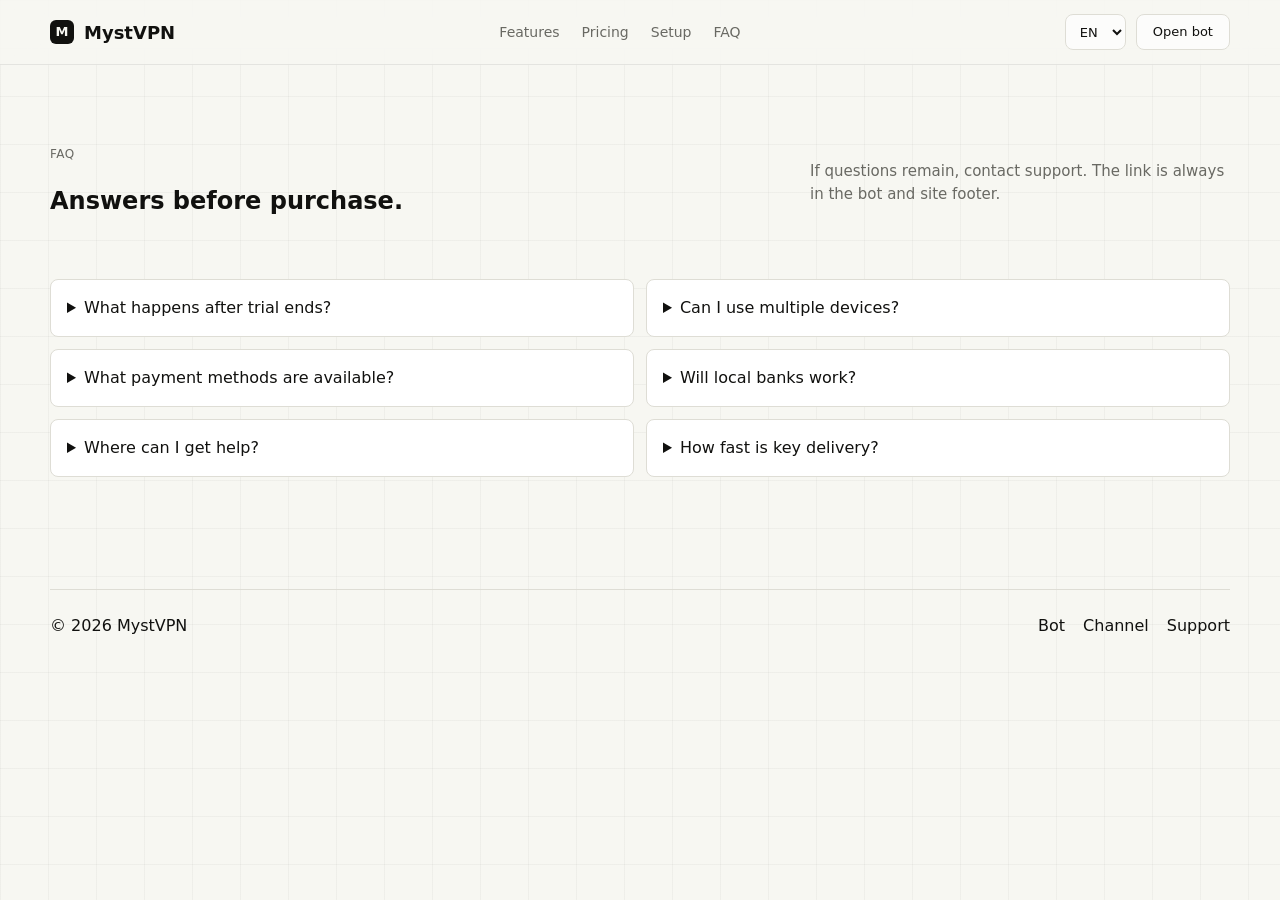
==== site/pages/faq.html @ 88b7d378 "Refactor site: extract CSS/JS, add pages, improve mobile, update deploy" ====
<!DOCTYPE html>
<html lang="ru">
<head>
  <meta charset="UTF-8">
  <meta name="viewport" content="width=device-width, initial-scale=1.0">
  <title>FAQ MystVPN — Часто задаваемые вопросы</title>
  <meta name="description" content="Ответы на часто задаваемые вопросы о MystVPN: оплата, подключение, устройства, реферальные бонусы.">
  <link rel="stylesheet" href="../css/styles.css">
</head>
<body>
  <div class="page">
    <nav class="nav">
      <div class="wrap nav-inner">
        <a class="brand" href="../index.html" aria-label="MystVPN"><span class="mark">M</span>MystVPN</a>
        <div class="nav-links" aria-label="Navigation">
          <a href="../index.html#features" data-i18n="nav_features">Возможности</a>
          <a href="../index.html#pricing" data-i18n="nav_pricing">Тарифы</a>
          <a href="../index.html#setup" data-i18n="nav_setup">Подключение</a>
          <a href="../index.html#faq" data-i18n="nav_faq">FAQ</a>
        </div>
        <div class="nav-actions">
          <select id="langSelect" aria-label="Language">
            <option value="ru">RU</option><option value="en">EN</option>
          </select>
          <a class="btn" href="https://t.me/MysterioVPN_bot?start=trial" target="_blank" rel="noopener noreferrer" data-i18n="nav_bot">Открыть бота</a>
        </div>
      </div>
    </nav>

    <main>
      <section style="padding: 80px 0;">
        <div class="wrap">
          <div class="section-head">
            <div><div class="kicker">FAQ</div><h2 data-i18n="faq_title">Ответы до покупки.</h2></div>
            <p class="section-copy" data-i18n="faq_text">Если останутся вопросы, напишите в поддержку. Ссылка всегда есть в боте и внизу сайта.</p>
          </div>
          <div class="faq">
            <details><summary data-i18n="q1">Что будет после окончания пробника?</summary><p data-i18n="a1">Ключ перестанет работать. Чтобы продолжить, выберите тариф в боте и оплатите подписку.</p></details>
            <details><summary data-i18n="q2">Можно ли пользоваться на нескольких устройствах?</summary><p data-i18n="a2">Да. Один профиль можно добавить на телефон, планшет, ноутбук и ПК.</p></details>
            <details><summary data-i18n="q3">Какие способы оплаты доступны?</summary><p data-i18n="a3">В боте доступны оплата картой и СБП через YooKassa. Также поддерживаются подарки и промокоды.</p></details>
            <details><summary data-i18n="q4">Российские банки будут работать?</summary><p data-i18n="a4">Для банков и госуслуг лучше включить bypass в VPN-клиенте. В кабинете есть отдельная подсказка с правилами маршрутизации.</p></details>
            <details><summary data-i18n="q5">Где получить помощь?</summary><p data-i18n="a5">Поддержка: @Myst_support. Новости и статусы сервиса: @MysterioVPN.</p></details>
            <details><summary data-i18n="q6">Как быстро выдается ключ?</summary><p data-i18n="a6">Обычно сразу после пробника или оплаты. Если панель временно недоступна, в кабинете появится кнопка повторной выдачи.</p></details>
          </div>
        </div>
      </section>
    </main>

    <footer>
      <div class="wrap footer-inner">
        <div>© 2026 MystVPN</div>
        <div class="footer-links">
          <a href="https://t.me/MysterioVPN_bot" target="_blank" rel="noopener noreferrer" data-i18n="foot_bot">Бот</a>
          <a href="https://t.me/MysterioVPN" target="_blank" rel="noopener noreferrer" data-i18n="foot_channel">Канал</a>
          <a href="https://t.me/Myst_support" target="_blank" rel="noopener noreferrer" data-i18n="foot_support">Поддержка</a>
        </div>
      </div>
    </footer>
  </div>

  <script src="../js/app.js"></script>
</body>
</html>
---- site/css/styles.css ----
/* MystVPN - Основные стили */
/* Автор: MystVPN Team */

:root {
  --bg: #f7f7f2;
  --surface: #ffffff;
  --surface-2: #efeee7;
  --ink: #11110f;
  --muted: #696963;
  --soft: #8a8a82;
  --line: #deddd5;
  --line-strong: #c8c6bb;
  --accent: #11110f;
  --green: #1f8a54;
  --blue: #2867d8;
  --amber: #a66900;
  --radius: 8px;
  --shadow: 0 24px 80px rgba(17, 17, 15, .10);
}

* { box-sizing: border-box; }
html { scroll-behavior: smooth; }
body {
  margin: 0;
  font-family: Inter, ui-sans-serif, system-ui, -apple-system, BlinkMacSystemFont, "Segoe UI", sans-serif;
  background:
    linear-gradient(rgba(17,17,15,.035) 1px, transparent 1px),
    linear-gradient(90deg, rgba(17,17,15,.035) 1px, transparent 1px),
    var(--bg);
  background-size: 48px 48px;
  color: var(--ink);
  line-height: 1.5;
  letter-spacing: 0;
}

a { color: inherit; text-decoration: none; }
a:hover { color: var(--ink); }

.page { min-height: 100vh; }
.wrap { width: min(1180px, calc(100% - 40px)); margin: 0 auto; }

/* Навигация */
.nav {
  position: sticky;
  top: 0;
  z-index: 20;
  background: rgba(247, 247, 242, .82);
  backdrop-filter: blur(18px);
  border-bottom: 1px solid rgba(17,17,15,.08);
}
.nav-inner {
  height: 64px;
  display: flex;
  align-items: center;
  justify-content: space-between;
  gap: 20px;
}
.brand {
  display: inline-flex;
  align-items: center;
  gap: 10px;
  font-weight: 760;
  text-decoration: none;
  font-size: 18px;
}
.mark {
  width: 24px;
  height: 24px;
  border-radius: 6px;
  background: var(--ink);
  color: var(--bg);
  display: grid;
  place-items: center;
  font-size: 13px;
  font-weight: 800;
}
.nav-links { display: flex; align-items: center; gap: 22px; color: var(--muted); font-size: 14px; }
.nav-links a { text-decoration: none; }
.nav-links a:hover { color: var(--ink); }
.nav-actions { display: flex; align-items: center; gap: 10px; }
select {
  height: 36px;
  border: 1px solid var(--line);
  border-radius: var(--radius);
  background: rgba(255,255,255,.65);
  color: var(--ink);
  padding: 0 10px;
  font: inherit;
  font-size: 13px;
}

/* Кнопки */
.btn {
  display: inline-flex;
  align-items: center;
  justify-content: center;
  height: 36px;
  padding: 0 16px;
  border-radius: var(--radius);
  border: 1px solid var(--line);
  background: rgba(255,255,255,.65);
  font-size: 13px;
  text-decoration: none;
  transition: all .15s ease;
}
.btn:hover {
  background: var(--surface);
  border-color: var(--line-strong);
}
.btn.primary {
  background: var(--ink);
  color: var(--bg);
  border-color: var(--ink);
}
.btn.primary:hover {
  opacity: .9;
}

/* Hero секция */
.hero {
  padding: 80px 0 60px;
}
.eyebrow {
  display: inline-flex;
  align-items: center;
  gap: 8px;
  color: var(--muted);
  font-size: 13px;
  text-transform: uppercase;
  letter-spacing: .5px;
}
.dot {
  width: 6px;
  height: 6px;
  background: var(--green);
  border-radius: 50%;
}
h1 {
  font-size: 56px;
  font-weight: 700;
  line-height: 1.1;
  margin: 20px 0 16px;
  letter-spacing: -1px;
}
.lead {
  font-size: 18px;
  color: var(--muted);
  max-width: 540px;
  margin-bottom: 28px;
}
.hero-actions {
  display: flex;
  gap: 10px;
  margin-bottom: 16px;
}
.fineprint {
  font-size: 12px;
  color: var(--soft);
}
.hero-grid {
  display: grid;
  grid-template-columns: 1fr 1fr;
  gap: 24px;
  margin-top: 56px;
}

/* Терминал */
.terminal {
  background: var(--ink);
  border-radius: var(--radius);
  overflow: hidden;
  box-shadow: var(--shadow);
}
.terminal-top {
  background: var(--surface-2);
  padding: 10px 14px;
  font-size: 12px;
  color: var(--muted);
  display: flex;
  align-items: center;
  justify-content: space-between;
}
.lights {
  display: flex;
  gap: 6px;
}
.lights span {
  width: 10px;
  height: 10px;
  border-radius: 50%;
  background: var(--line);
}
.lights span:nth-child(1) { background: #ff5f57; }
.lights span:nth-child(2) { background: #ffbd2e; }
.lights span:nth-child(3) { background: #28ca42; }
.terminal-body {
  padding: 14px;
  font-family: ui-monospace, "SF Mono", "Monaco", monospace;
  font-size: 13px;
}
.line {
  display: flex;
  justify-content: space-between;
  padding: 4px 0;
}
.line span:first-child { color: var(--soft); }
.line .ok { color: var(--green); }
.line .warn { color: var(--amber); }

/* Чат */
.phone {
  background: var(--surface);
  border-radius: var(--radius);
  overflow: hidden;
  box-shadow: var(--shadow);
  max-width: 480px;
  margin-left: auto;
}
.phone-top {
  background: var(--surface-2);
  padding: 10px 14px;
  font-size: 12px;
  display: flex;
  justify-content: space-between;
  color: var(--muted);
}
.chat {
  padding: 14px;
}
.bubble {
  background: var(--surface-2);
  padding: 10px 12px;
  border-radius: 6px;
  margin-bottom: 8px;
  font-size: 13px;
  max-width: 85%;
}
.bubble.user {
  background: var(--ink);
  color: var(--bg);
  margin-left: auto;
}
.mini-buttons {
  display: flex;
  gap: 6px;
  margin-top: 8px;
}
.mini-buttons span {
  background: var(--line);
  padding: 3px 8px;
  border-radius: 4px;
  font-size: 11px;
}

/* Секции */
section {
  padding: 80px 0;
}
.band {
  background: var(--surface-2);
}
.kicker {
  font-size: 12px;
  text-transform: uppercase;
  letter-spacing: .5px;
  color: var(--muted);
}
.section-head {
  display: flex;
  justify-content: space-between;
  gap: 20px;
  margin-bottom: 40px;
}
.section-copy {
  max-width: 420px;
  color: var(--muted);
  font-size: 15px;
}

/* Карточки */
.cards {
  display: grid;
  grid-template-columns: repeat(3, 1fr);
  gap: 16px;
}
.card {
  background: var(--surface);
  padding: 24px;
  border-radius: var(--radius);
  border: 1px solid var(--line);
}
.card .icon {
  width: 32px;
  height: 32px;
  background: var(--ink);
  color: var(--bg);
  border-radius: 6px;
  display: grid;
  place-items: center;
  font-size: 12px;
  font-weight: 700;
  margin-bottom: 12px;
}
.card h3 {
  font-size: 16px;
  margin: 0 0 8px;
}
.card p {
  font-size: 14px;
  color: var(--muted);
  line-height: 1.5;
}

/* Шаги */
.steps {
  display: grid;
  grid-template-columns: repeat(4, 1fr);
  gap: 20px;
}
.step {
  text-align: center;
}
.num {
  width: 40px;
  height: 40px;
  background: var(--ink);
  color: var(--bg);
  border-radius: 8px;
  display: grid;
  place-items: center;
  font-weight: 700;
  margin: 0 auto 12px;
}
.step h3 {
  font-size: 15px;
  margin: 0 0 6px;
}
.step p {
  font-size: 13px;
  color: var(--muted);
}

/* Тарифы */
.pricing {
  display: grid;
  grid-template-columns: repeat(4, 1fr);
  gap: 16px;
}
.price {
  background: var(--surface);
  padding: 24px;
  border-radius: var(--radius);
  border: 1px solid var(--line);
  display: flex;
  flex-direction: column;
}
.price.featured {
  border-color: var(--ink);
  position: relative;
}
.tag {
  position: absolute;
  top: -10px;
  left: 50%;
  transform: translateX(-50%);
  background: var(--ink);
  color: var(--bg);
  padding: 3px 10px;
  border-radius: 10px;
  font-size: 11px;
  font-weight: 600;
}
.period {
  font-size: 14px;
  color: var(--muted);
  margin-bottom: 8px;
}
.amount {
  font-size: 36px;
  font-weight: 700;
  margin-bottom: 4px;
}
.amount span {
  font-size: 18px;
}
.save {
  font-size: 12px;
  color: var(--green);
  margin-bottom: 16px;
}
.price ul {
  list-style: none;
  padding: 0;
  margin: 0 0 20px;
  flex-grow: 1;
}
.price li {
  font-size: 13px;
  padding: 4px 0;
  position: relative;
  padding-left: 16px;
}
.price li::before {
  content: "✓";
  position: absolute;
  left: 0;
  color: var(--green);
}

/* Панели */
.wide {
  display: grid;
  grid-template-columns: 1fr 1fr;
  gap: 20px;
}
.panel {
  background: var(--surface);
  padding: 28px;
  border-radius: var(--radius);
  border: 1px solid var(--line);
}
.panel h3 {
  margin-top: 0;
}
.panel ul {
  margin: 0;
  padding-left: 18px;
}
.panel li {
  margin: 6px 0;
}

/* FAQ */
.faq {
  display: grid;
  grid-template-columns: 1fr 1fr;
  gap: 12px;
}
details {
  background: var(--surface);
  padding: 16px;
  border-radius: var(--radius);
  border: 1px solid var(--line);
}
summary {
  font-weight: 500;
  cursor: pointer;
}
details p {
  margin: 10px 0 0;
  color: var(--muted);
  font-size: 14px;
}

/* CTA */
.cta {
  background: var(--ink);
  color: var(--bg);
  text-align: center;
  padding: 60px 0;
}
.cta-inner {
  display: flex;
  justify-content: space-between;
  align-items: center;
  gap: 20px;
}
.cta h2 {
  margin: 0;
  font-size: 28px;
}
.cta p {
  margin: 6px 0 0;
  opacity: .8;
}

/* Футер */
footer {
  padding: 32px 0;
}
.footer-inner {
  display: flex;
  justify-content: space-between;
  gap: 20px;
  flex-wrap: wrap;
  border-top: 1px solid var(--line);
  padding-top: 24px;
}
.footer-links {
  display: flex;
  gap: 18px;
  flex-wrap: wrap;
}
.footer-links a {
  text-decoration: none;
}
.footer-links a:hover {
  color: var(--ink);
}

/* RTL поддержка */
[dir="rtl"] .bubble.user { margin-left: 0; margin-right: 56px; }
[dir="rtl"] .price li::before { margin-right: 0; margin-left: 8px; }

/* Медиа-запросы - Планшеты */
@media (max-width: 1024px) {
  .wrap { width: min(100% - 32px, 1180px); }
  h1 { font-size: 48px; }
  .hero { padding: 60px 0 40px; }
  .hero-grid { grid-template-columns: 1fr; gap: 32px; }
  .phone { margin: 0 auto; }
  .terminal { max-width: 500px; margin: 0 auto; }
}

/* Медиа-запросы - Мобильные устройства */
@media (max-width: 768px) {
  .nav-links { display: none; }
  .nav-inner { height: auto; padding: 12px 0; }
  .nav-actions { flex-wrap: wrap; }
  .wrap { width: calc(100% - 24px); }
  h1 { font-size: 36px; letter-spacing: -0.5px; }
  .lead { font-size: 16px; }
  .hero { padding: 40px 0 30px; }
  .hero-grid { margin-top: 24px; }
  .section-head { display: block; }
  .section-copy { margin-top: 12px; }
  .cards, .pricing, .steps, .faq { grid-template-columns: 1fr; }
  .wide { grid-template-columns: 1fr; }
  .amount { font-size: 32px; }
  .terminal-body { font-size: 11px; }
  .btn { height: 34px; padding: 0 12px; font-size: 12px; }
  .hero-actions { flex-wrap: wrap; }
}

/* Медиа-запросы - Маленькие мобильные */
@media (max-width: 480px) {
  .wrap { width: calc(100% - 20px); }
  h1 { font-size: 28px; }
  .eyebrow { font-size: 11px; }
  .lead { font-size: 15px; }
  .hero { padding: 30px 0 20px; }
  .card { padding: 20px; }
  .card h3 { font-size: 15px; }
  .card p { font-size: 13px; }
  .step { padding: 10px; }
  .num { width: 36px; height: 36px; font-size: 13px; }
  .price { padding: 20px; }
  .panel { padding: 20px; }
  .faq { grid-template-columns: 1fr; }
  .cta-inner { flex-direction: column; text-align: center; }
  .footer-inner { flex-direction: column; text-align: center; }
}

/* Медиа-запросы - Очень маленькие экраны */
@media (max-width: 360px) {
  h1 { font-size: 24px; }
  .btn { height: 32px; padding: 0 10px; font-size: 11px; }
  .card { padding: 16px; }
  .price { padding: 16px; }
}
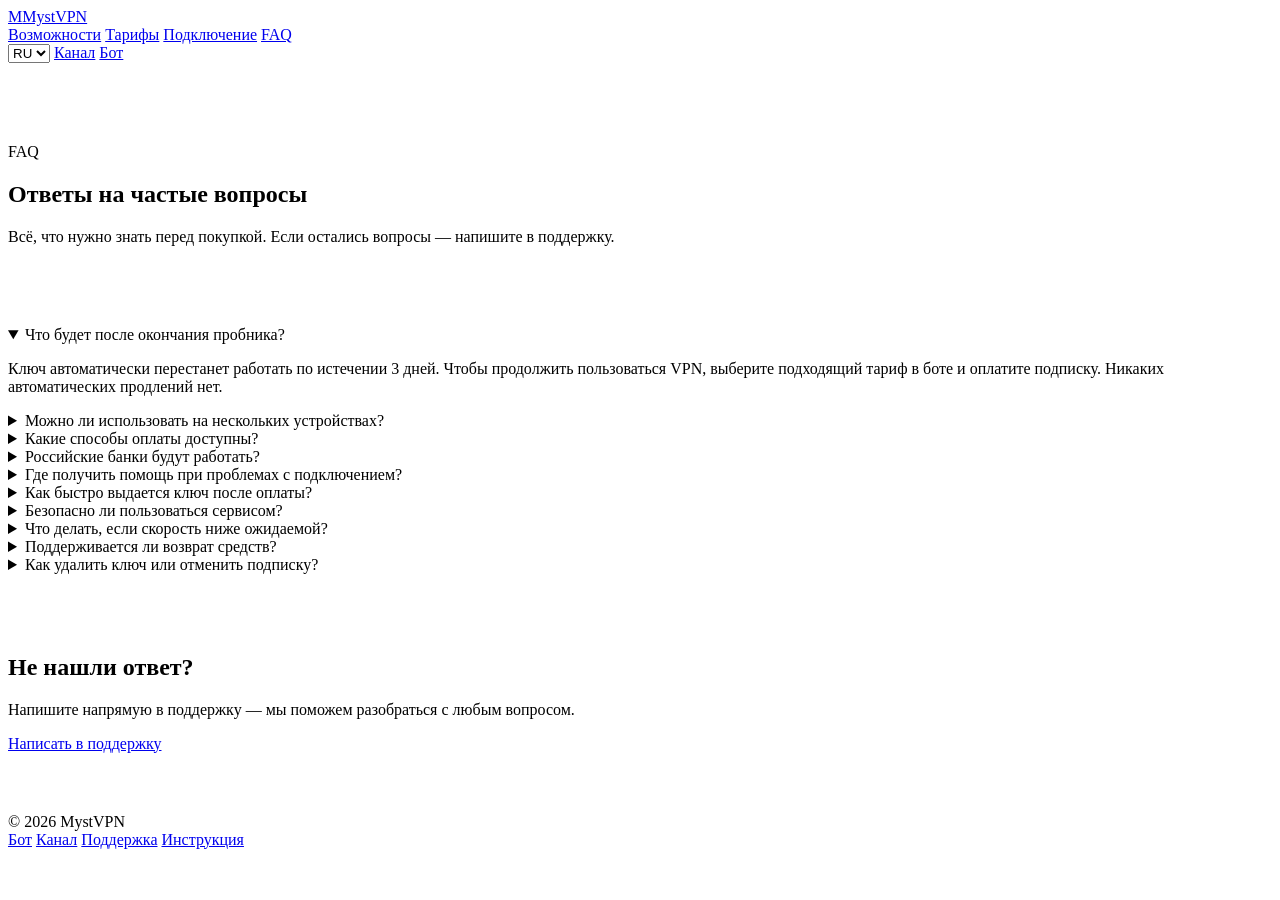
==== commit 34579cb4: "fix: сайт + локали бота Site: - Все пути CSS/JS/ссылки исправлены на абсолютные (/css/, /js/, /) - s" ====
--- a/site/pages/faq.html
+++ b/site/pages/faq.html
@@ -3,44 +3,104 @@
 <head>
   <meta charset="UTF-8">
   <meta name="viewport" content="width=device-width, initial-scale=1.0">
-  <title>FAQ MystVPN — Часто задаваемые вопросы</title>
-  <meta name="description" content="Ответы на часто задаваемые вопросы о MystVPN: оплата, подключение, устройства, реферальные бонусы.">
-  <link rel="stylesheet" href="../css/styles.css">
+  <title>FAQ - MystVPN</title>
+  <meta name="description" content="Часто задаваемые вопросы о MystVPN: оплата, устройства, безопасность, техподдержка.">
+  <link rel="stylesheet" href="/css/styles.css">
+  <link rel="preconnect" href="https://fonts.googleapis.com">
+  <link rel="preconnect" href="https://fonts.gstatic.com" crossorigin>
+  <link href="https://fonts.googleapis.com/css2?family=Inter:wght@400;500;600;700;800&family=JetBrains+Mono:wght@400;500&display=swap" rel="stylesheet">
 </head>
 <body>
   <div class="page">
     <nav class="nav">
       <div class="wrap nav-inner">
-        <a class="brand" href="../index.html" aria-label="MystVPN"><span class="mark">M</span>MystVPN</a>
-        <div class="nav-links" aria-label="Navigation">
-          <a href="../index.html#features" data-i18n="nav_features">Возможности</a>
-          <a href="../index.html#pricing" data-i18n="nav_pricing">Тарифы</a>
-          <a href="../index.html#setup" data-i18n="nav_setup">Подключение</a>
-          <a href="../index.html#faq" data-i18n="nav_faq">FAQ</a>
+        <a class="brand" href="/index.html"><span class="mark">M</span>MystVPN</a>
+        <div class="nav-links">
+          <a href="/#features" data-i18n="nav_features">Возможности</a>
+          <a href="/#pricing" data-i18n="nav_pricing">Тарифы</a>
+          <a href="/#setup" data-i18n="nav_setup">Подключение</a>
+          <a href="/#faq" data-i18n="nav_faq">FAQ</a>
         </div>
         <div class="nav-actions">
-          <select id="langSelect" aria-label="Language">
+          <select id="langSelect">
             <option value="ru">RU</option><option value="en">EN</option>
           </select>
-          <a class="btn" href="https://t.me/MysterioVPN_bot?start=trial" target="_blank" rel="noopener noreferrer" data-i18n="nav_bot">Открыть бота</a>
+          <a class="btn default" href="https://t.me/MysterioVPN" target="_blank" data-i18n="nav_channel">Канал</a>
+          <a class="btn primary" href="https://t.me/MysterioVPN_bot" target="_blank" data-i18n="nav_bot">Бот</a>
         </div>
       </div>
     </nav>
 
     <main>
-      <section style="padding: 80px 0;">
+      <section class="band" style="padding: 80px 0 40px;">
         <div class="wrap">
-          <div class="section-head">
-            <div><div class="kicker">FAQ</div><h2 data-i18n="faq_title">Ответы до покупки.</h2></div>
-            <p class="section-copy" data-i18n="faq_text">Если останутся вопросы, напишите в поддержку. Ссылка всегда есть в боте и внизу сайта.</p>
+          <div class="section-head" style="margin-bottom: 40px;">
+            <div>
+              <div class="kicker" data-i18n="faq_kicker">FAQ</div>
+              <h2 data-i18n="faq_title">Ответы на частые вопросы</h2>
+            </div>
+            <p class="section-copy" data-i18n="faq_text">Всё, что нужно знать перед покупкой. Если остались вопросы — напишите в поддержку.</p>
           </div>
+        </div>
+      </section>
+
+      <section style="padding-top: 0;">
+        <div class="wrap">
           <div class="faq">
-            <details><summary data-i18n="q1">Что будет после окончания пробника?</summary><p data-i18n="a1">Ключ перестанет работать. Чтобы продолжить, выберите тариф в боте и оплатите подписку.</p></details>
-            <details><summary data-i18n="q2">Можно ли пользоваться на нескольких устройствах?</summary><p data-i18n="a2">Да. Один профиль можно добавить на телефон, планшет, ноутбук и ПК.</p></details>
-            <details><summary data-i18n="q3">Какие способы оплаты доступны?</summary><p data-i18n="a3">В боте доступны оплата картой и СБП через YooKassa. Также поддерживаются подарки и промокоды.</p></details>
-            <details><summary data-i18n="q4">Российские банки будут работать?</summary><p data-i18n="a4">Для банков и госуслуг лучше включить bypass в VPN-клиенте. В кабинете есть отдельная подсказка с правилами маршрутизации.</p></details>
-            <details><summary data-i18n="q5">Где получить помощь?</summary><p data-i18n="a5">Поддержка: @Myst_support. Новости и статусы сервиса: @MysterioVPN.</p></details>
-            <details><summary data-i18n="q6">Как быстро выдается ключ?</summary><p data-i18n="a6">Обычно сразу после пробника или оплаты. Если панель временно недоступна, в кабинете появится кнопка повторной выдачи.</p></details>
+            <details class="reveal" open>
+              <summary data-i18n="q1">Что будет после окончания пробника?</summary>
+              <p data-i18n="a1">Ключ автоматически перестанет работать по истечении 3 дней. Чтобы продолжить пользоваться VPN, выберите подходящий тариф в боте и оплатите подписку. Никаких автоматических продлений нет.</p>
+            </details>
+            <details class="reveal">
+              <summary data-i18n="q2">Можно ли использовать на нескольких устройствах?</summary>
+              <p data-i18n="a2">Да. Один ключ можно добавить на любое количество устройств: телефон, планшет, ноутбук, настольный ПК. Одновременно может быть активно неограниченное число подключений.</p>
+            </details>
+            <details class="reveal">
+              <summary data-i18n="q3">Какие способы оплаты доступны?</summary>
+              <p data-i18n="a3">Оплата производится через безопасный шлюз YooKassa. Доступны: банковские карты (Visa, Mastercard, МИР), СБП (Система быстрых платежей), а также подарочные промокоды и реферальные бонусы.</p>
+            </details>
+            <details class="reveal">
+              <summary data-i18n="q4">Российские банки будут работать?</summary>
+              <p data-i18n="a4">Да, все основные российские банки поддерживаются. Для банков и госуслуг рекомендуется включить функцию bypass в настройках VPN-клиента, чтобы навигация и локальные сервисы работали корректно.</p>
+            </details>
+            <details class="reveal">
+              <summary data-i18n="q5">Где получить помощь при проблемах с подключением?</summary>
+              <p data-i18n="a5">Техническая поддержка: @Myst_support. Новости, статусы сервиса и полезные материалы: @MysterioVPN. Также на сайте есть подробная инструкция по настройке для каждого устройства.</p>
+            </details>
+            <details class="reveal">
+              <summary data-i18n="q6">Как быстро выдается ключ после оплаты?</summary>
+              <p data-i18n="a6">Обычно ключ выдаётся автоматически в течение нескольких секунд после оплаты. Если панель временно недоступна, в личном кабинете бота появится кнопка для повторной выдачи.</p>
+            </details>
+            <details class="reveal">
+              <summary data-i18n="q7">Безопасно ли пользоваться сервисом?</summary>
+              <p data-i18n="a7">Да. Мы не ведём логи активности пользователей, весь трафик шифруется, ваш реальный IP-адрес скрывается. Ключи автоматически удаляются после окончания срока подписки.</p>
+            </details>
+            <details class="reveal">
+              <summary data-i18n="q8">Что делать, если скорость ниже ожидаемой?</summary>
+              <p data-i18n="a8">Попробуйте переключиться на резервный профиль (XHTTP) в настройках клиента. Также скорость может зависеть от загруженности сервера — в боте всегда можно выбрать менее загруженный узел.</p>
+            </details>
+            <details class="reveal">
+              <summary data-i18n="q9">Поддерживается ли возврат средств?</summary>
+              <p data-i18n="a9">Оплата за подписку не подлежит возврату, так как ключ выдаётся автоматически и мгновенно. Однако вы можете активировать 3-дневный пробник перед покупкой, чтобы оценить качество работы.</p>
+            </details>
+            <details class="reveal">
+              <summary data-i18n="q10">Как удалить ключ или отменить подписку?</summary>
+              <p data-i18n="a10">В боте перейдите в раздел «Мой аккаунт» → «Управление ключами» и нажмите «Удалить». Это действие необратимо, восстановить ключ будет невозможно.</p>
+            </details>
+          </div>
+        </div>
+      </section>
+
+      <section style="padding-top: 0;">
+        <div class="wrap">
+          <div class="cta" style="padding: 60px 0;">
+            <div class="cta-inner">
+              <div>
+                <h2 data-i18n="faq_cta_title">Не нашли ответ?</h2>
+                <p data-i18n="faq_cta_text">Напишите напрямую в поддержку — мы поможем разобраться с любым вопросом.</p>
+              </div>
+              <a class="btn glow" href="https://t.me/Myst_support" target="_blank" data-i18n="faq_cta_btn">Написать в поддержку</a>
+            </div>
           </div>
         </div>
       </section>
@@ -50,14 +110,37 @@
       <div class="wrap footer-inner">
         <div>© 2026 MystVPN</div>
         <div class="footer-links">
-          <a href="https://t.me/MysterioVPN_bot" target="_blank" rel="noopener noreferrer" data-i18n="foot_bot">Бот</a>
-          <a href="https://t.me/MysterioVPN" target="_blank" rel="noopener noreferrer" data-i18n="foot_channel">Канал</a>
-          <a href="https://t.me/Myst_support" target="_blank" rel="noopener noreferrer" data-i18n="foot_support">Поддержка</a>
+          <a href="https://t.me/MysterioVPN_bot" data-i18n="foot_bot">Бот</a>
+          <a href="https://t.me/MysterioVPN" data-i18n="foot_channel">Канал</a>
+          <a href="https://t.me/Myst_support" data-i18n="foot_support">Поддержка</a>
+          <a href="/guide/" data-i18n="foot_guide">Инструкция</a>
         </div>
       </div>
     </footer>
   </div>
 
-  <script src="../js/app.js"></script>
+  <script src="/js/app.js"></script>
+  <script>
+    const revealElements = document.querySelectorAll('.reveal');
+    const observer = new IntersectionObserver((entries) => {
+      entries.forEach(entry => {
+        if (entry.isIntersecting) entry.target.classList.add('visible');
+      });
+    }, { threshold: 0.1 });
+    revealElements.forEach(el => observer.observe(el));
+
+    // FAQ accordion animation
+    document.querySelectorAll('details').forEach(details => {
+      details.addEventListener('toggle', () => {
+        if (details.open) {
+          details.style.borderColor = 'var(--accent)';
+          details.style.boxShadow = '0 0 20px var(--accent-glow)';
+        } else {
+          details.style.borderColor = '';
+          details.style.boxShadow = '';
+        }
+      });
+    });
+  </script>
 </body>
-</html>+</html>
